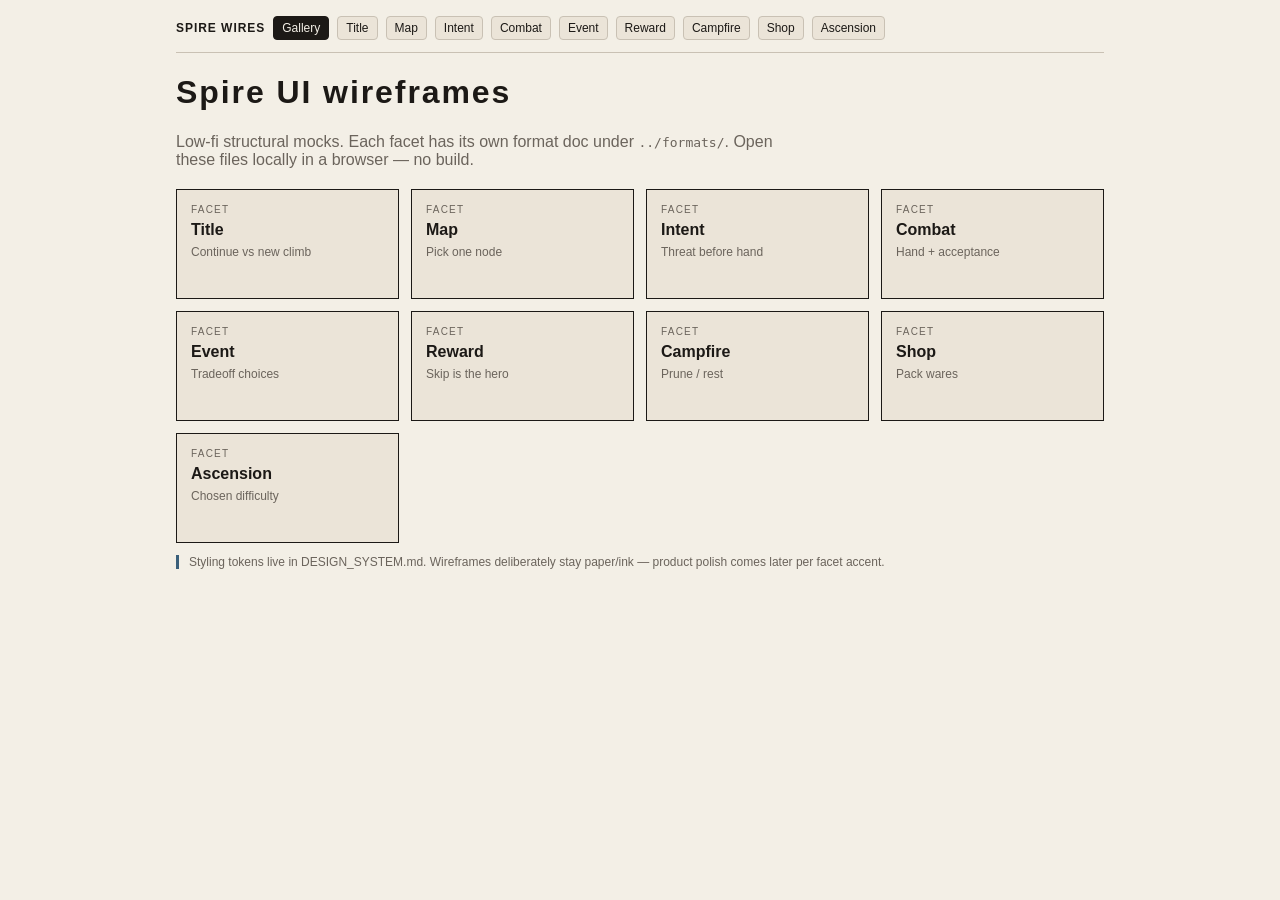
==== design/spire-ai/ui/wireframes/index.html @ cde71b49 "Add Spire UI kit: per-facet formats, design system, wireframes Mirror the work-page idea — shared to" ====
<!DOCTYPE html>
<html lang="en">
<head>
  <meta charset="utf-8" />
  <meta name="viewport" content="width=device-width, initial-scale=1" />
  <title>Spire wireframes</title>
  <link rel="stylesheet" href="wireframe.css" />
</head>
<body>
  <div class="wrap">
    <nav class="nav"><strong>SPIRE WIRES</strong><a href="index.html" aria-current="page">Gallery</a><a href="title.html">Title</a><a href="map.html">Map</a><a href="intent.html">Intent</a><a href="combat.html">Combat</a><a href="event.html">Event</a><a href="reward.html">Reward</a><a href="campfire.html">Campfire</a><a href="shop.html">Shop</a><a href="ascension.html">Ascension</a></nav>
    <h1 style="letter-spacing:0.06em">Spire UI wireframes</h1>
    <p style="color:var(--muted);max-width:40rem">Low-fi structural mocks. Each facet has its own format doc under <code>../formats/</code>. Open these files locally in a browser — no build.</p>
    <div class="gallery" style="margin-top:20px">
      <a href="title.html"><div class="tag">FACET</div><h2>Title</h2><p>Continue vs new climb</p></a>
      <a href="map.html"><div class="tag">FACET</div><h2>Map</h2><p>Pick one node</p></a>
      <a href="intent.html"><div class="tag">FACET</div><h2>Intent</h2><p>Threat before hand</p></a>
      <a href="combat.html"><div class="tag">FACET</div><h2>Combat</h2><p>Hand + acceptance</p></a>
      <a href="event.html"><div class="tag">FACET</div><h2>Event</h2><p>Tradeoff choices</p></a>
      <a href="reward.html"><div class="tag">FACET</div><h2>Reward</h2><p>Skip is the hero</p></a>
      <a href="campfire.html"><div class="tag">FACET</div><h2>Campfire</h2><p>Prune / rest</p></a>
      <a href="shop.html"><div class="tag">FACET</div><h2>Shop</h2><p>Pack wares</p></a>
      <a href="ascension.html"><div class="tag">FACET</div><h2>Ascension</h2><p>Chosen difficulty</p></a>
    </div>
    <p class="note">Styling tokens live in DESIGN_SYSTEM.md. Wireframes deliberately stay paper/ink — product polish comes later per facet accent.</p>
  </div>
</body>
</html>
---- design/spire-ai/ui/wireframes/wireframe.css ----
/* Spire wireframes — low-fi, facet-distinct, no build step */
:root {
  --paper: #f3efe6;
  --ink: #1c1916;
  --muted: #6b645c;
  --line: #c9c1b4;
  --panel: #ebe4d8;
  --danger: #8f2d2d;
  --safe: #2f5d3a;
  --facet: #3a5f7a;
  --radius: 4px;
  font-family: "IBM Plex Sans", "Segoe UI", sans-serif;
}
* { box-sizing: border-box; }
body {
  margin: 0;
  background: var(--paper);
  color: var(--ink);
  min-height: 100vh;
}
a { color: var(--ink); }
.wrap { max-width: 960px; margin: 0 auto; padding: 16px; }
.nav {
  display: flex; flex-wrap: wrap; gap: 8px; align-items: center;
  border-bottom: 1px solid var(--line); padding-bottom: 12px; margin-bottom: 16px;
}
.nav strong { letter-spacing: 0.08em; font-size: 12px; }
.nav a {
  font-size: 12px; text-decoration: none; border: 1px solid var(--line);
  padding: 4px 8px; border-radius: var(--radius); background: var(--panel);
}
.nav a[aria-current="page"] { background: var(--ink); color: var(--paper); border-color: var(--ink); }
.chrome {
  display: flex; flex-wrap: wrap; gap: 12px; align-items: center;
  font-size: 12px; color: var(--muted); margin-bottom: 8px;
}
.chip {
  border: 1px solid var(--line); padding: 2px 8px; border-radius: 999px;
  color: var(--ink); background: var(--panel);
}
.banner {
  border: 1px solid var(--danger); border-left-width: 4px;
  background: #f7e8e4; padding: 8px 12px; margin-bottom: 12px;
  display: flex; justify-content: space-between; gap: 8px; flex-wrap: wrap;
  font-size: 13px;
}
.frame {
  border: 2px solid var(--ink); background: var(--paper);
  min-height: 520px; display: flex; flex-direction: column;
}
.facet-label {
  font-size: 11px; letter-spacing: 0.14em; text-transform: uppercase;
  background: var(--facet); color: var(--paper); padding: 6px 12px;
}
.hero {
  padding: 20px; border-bottom: 1px solid var(--line);
  flex: 1;
}
.hero h1 { margin: 0 0 8px; font-size: 28px; letter-spacing: 0.04em; }
.hero p { margin: 0; color: var(--muted); max-width: 40rem; line-height: 1.45; }
.split { display: grid; grid-template-columns: 1.4fr 1fr; min-height: 200px; }
@media (max-width: 720px) { .split { grid-template-columns: 1fr; } }
.panel {
  padding: 16px; border-bottom: 1px solid var(--line);
  border-right: 1px solid var(--line);
}
.panel:last-child { border-right: none; }
.panel h2 { margin: 0 0 8px; font-size: 14px; letter-spacing: 0.08em; text-transform: uppercase; color: var(--muted); }
.actions {
  padding: 12px 16px; display: flex; flex-wrap: wrap; gap: 8px; align-items: center;
  border-top: 1px solid var(--line); background: var(--panel);
}
.btn {
  appearance: none; border: 2px solid var(--ink); background: var(--ink); color: var(--paper);
  padding: 8px 14px; font: inherit; font-size: 13px; border-radius: var(--radius); cursor: default;
}
.btn.ghost { background: transparent; color: var(--ink); }
.btn.danger { background: transparent; border-color: var(--danger); color: var(--danger); }
.btn.safe { background: var(--safe); border-color: var(--safe); }
.btn.hero-skip { padding: 14px 18px; font-size: 16px; }
.wire {
  border: 1px dashed var(--muted); background: repeating-linear-gradient(
    -45deg, transparent, transparent 6px, rgba(0,0,0,0.03) 6px, rgba(0,0,0,0.03) 12px
  );
  min-height: 48px; display: grid; place-items: center; color: var(--muted); font-size: 12px;
  border-radius: var(--radius);
}
.note {
  margin-top: 12px; font-size: 12px; color: var(--muted);
  border-left: 3px solid var(--facet); padding-left: 10px;
}
.row { display: flex; gap: 8px; flex-wrap: wrap; }
.card {
  width: 140px; min-height: 96px; border: 1px solid var(--ink); padding: 8px;
  background: var(--paper); font-size: 12px;
}
.card .cost {
  float: right; width: 18px; height: 18px; border-radius: 50%;
  border: 1px solid var(--ink); display: grid; place-items: center; font-size: 10px;
}
.card h3 { margin: 0 0 6px; font-size: 13px; }
.node {
  width: 44px; height: 44px; border: 2px solid var(--ink); display: grid; place-items: center;
  font-size: 11px; background: var(--panel); position: relative;
}
.node.circle { border-radius: 50%; }
.node.diamond { transform: rotate(45deg); border-radius: 2px; }
.node.diamond span { transform: rotate(-45deg); }
.node.hex { clip-path: polygon(25% 5%, 75% 5%, 100% 50%, 75% 95%, 25% 95%, 0 50%); }
.node.boss { width: 56px; height: 56px; border-width: 3px; border-radius: 50%; }
.node.camp { border-radius: 8px; }
.path {
  display: flex; align-items: center; gap: 10px; flex-wrap: wrap; padding: 12px 0;
}
.path .link { width: 24px; height: 2px; background: var(--ink); opacity: 0.4; }
.list-item {
  display: flex; justify-content: space-between; gap: 8px;
  border-bottom: 1px solid var(--line); padding: 8px 0; font-size: 13px;
}
.intent {
  border: 2px solid var(--ink); padding: 10px 12px; margin: 12px 0;
  background: var(--panel); font-size: 14px;
}
.acceptance {
  font-family: "IBM Plex Mono", ui-monospace, monospace; font-size: 12px;
  background: #1c1916; color: #f3efe6; padding: 10px 12px; border-radius: var(--radius);
}
.ladder .rung {
  display: flex; gap: 12px; align-items: center; padding: 8px;
  border: 1px solid var(--line); margin-bottom: 6px; background: var(--panel);
}
.ladder .rung.current { border-color: var(--ink); border-width: 2px; background: var(--paper); }
.gallery {
  display: grid; grid-template-columns: repeat(auto-fill, minmax(200px, 1fr)); gap: 12px;
}
.gallery a {
  display: block; border: 1px solid var(--ink); padding: 14px; text-decoration: none;
  background: var(--panel); min-height: 110px;
}
.gallery a:hover { background: var(--paper); }
.gallery .tag { font-size: 10px; letter-spacing: 0.12em; color: var(--muted); }
.gallery h2 { margin: 6px 0; font-size: 16px; }
.gallery p { margin: 0; font-size: 12px; color: var(--muted); }
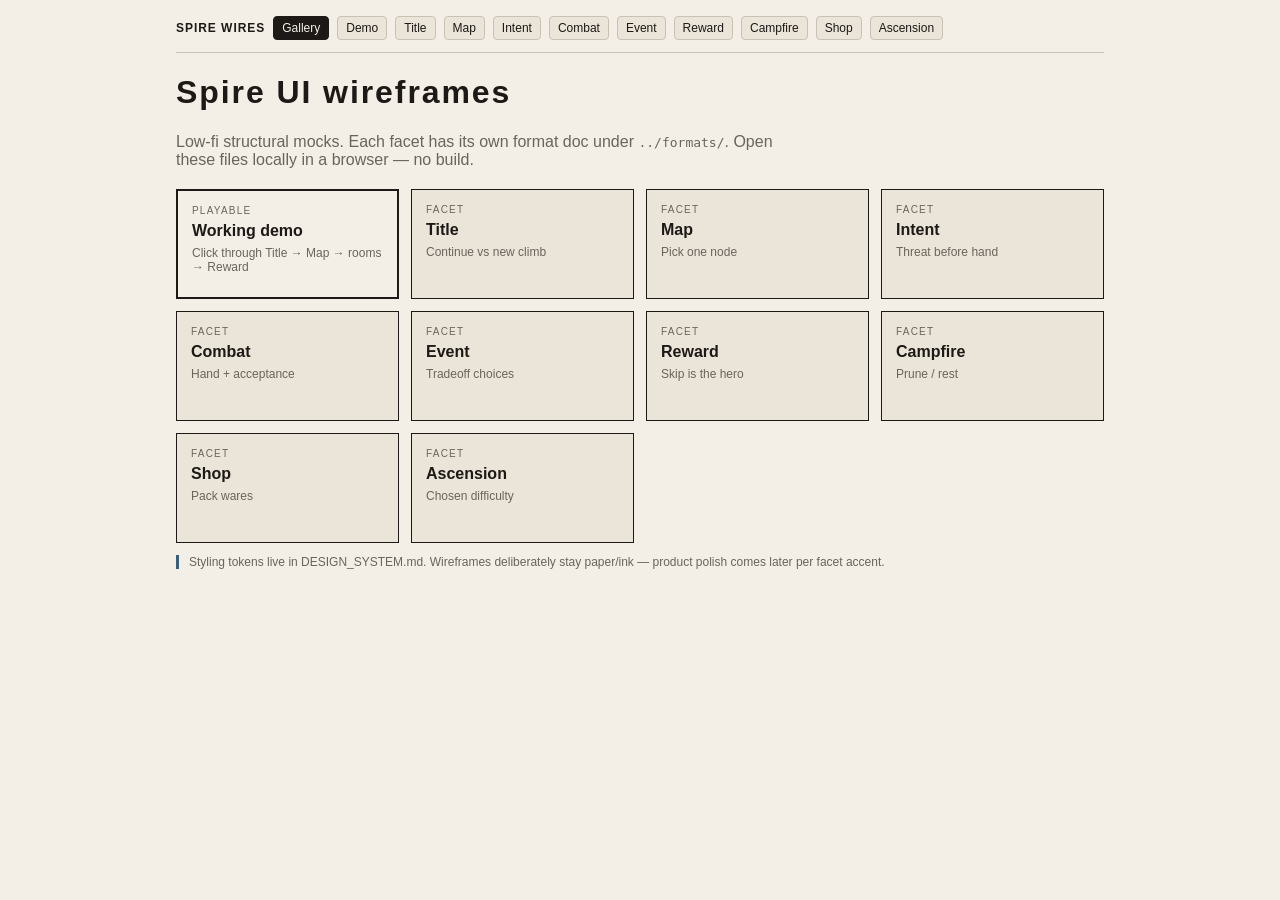
==== commit 5656190b: "Add working click-through wireframe demo for Spire game pages Introduce demo.html as a playable low-" ====
--- a/design/spire-ai/ui/wireframes/index.html
+++ b/design/spire-ai/ui/wireframes/index.html
@@ -8,10 +8,11 @@
 </head>
 <body>
   <div class="wrap">
-    <nav class="nav"><strong>SPIRE WIRES</strong><a href="index.html" aria-current="page">Gallery</a><a href="title.html">Title</a><a href="map.html">Map</a><a href="intent.html">Intent</a><a href="combat.html">Combat</a><a href="event.html">Event</a><a href="reward.html">Reward</a><a href="campfire.html">Campfire</a><a href="shop.html">Shop</a><a href="ascension.html">Ascension</a></nav>
+    <nav class="nav"><strong>SPIRE WIRES</strong><a href="index.html" aria-current="page">Gallery</a><a href="demo.html">Demo</a><a href="title.html">Title</a><a href="map.html">Map</a><a href="intent.html">Intent</a><a href="combat.html">Combat</a><a href="event.html">Event</a><a href="reward.html">Reward</a><a href="campfire.html">Campfire</a><a href="shop.html">Shop</a><a href="ascension.html">Ascension</a></nav>
     <h1 style="letter-spacing:0.06em">Spire UI wireframes</h1>
     <p style="color:var(--muted);max-width:40rem">Low-fi structural mocks. Each facet has its own format doc under <code>../formats/</code>. Open these files locally in a browser — no build.</p>
     <div class="gallery" style="margin-top:20px">
+      <a href="demo.html" style="border-width:2px;background:var(--paper)"><div class="tag">PLAYABLE</div><h2>Working demo</h2><p>Click through Title → Map → rooms → Reward</p></a>
       <a href="title.html"><div class="tag">FACET</div><h2>Title</h2><p>Continue vs new climb</p></a>
       <a href="map.html"><div class="tag">FACET</div><h2>Map</h2><p>Pick one node</p></a>
       <a href="intent.html"><div class="tag">FACET</div><h2>Intent</h2><p>Threat before hand</p></a>
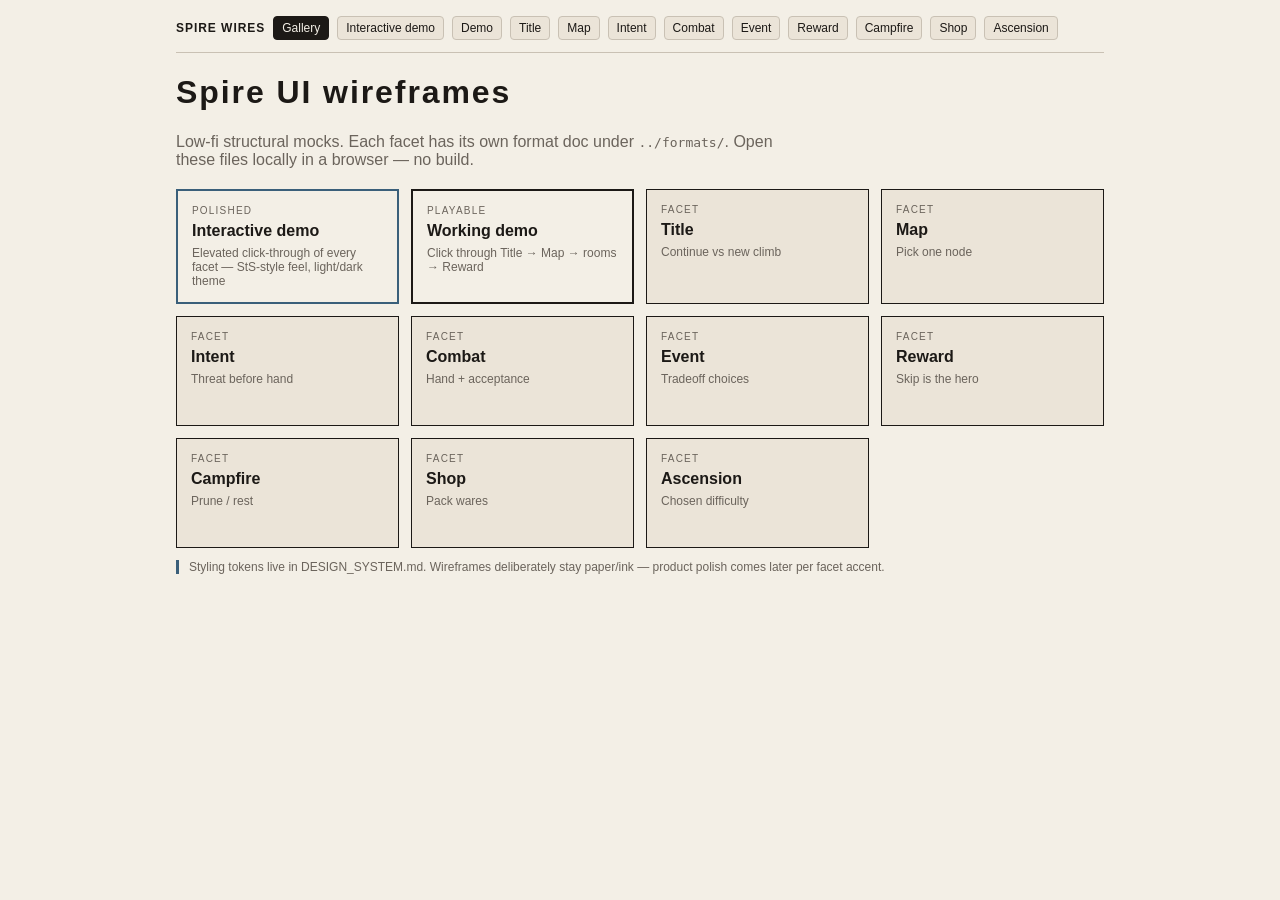
==== commit dce278c0: "Add polished interactive Spire UI demo covering all nine facets Co-authored-by: halpie <hhalperin@us" ====
--- a/design/spire-ai/ui/wireframes/index.html
+++ b/design/spire-ai/ui/wireframes/index.html
@@ -8,10 +8,11 @@
 </head>
 <body>
   <div class="wrap">
-    <nav class="nav"><strong>SPIRE WIRES</strong><a href="index.html" aria-current="page">Gallery</a><a href="demo.html">Demo</a><a href="title.html">Title</a><a href="map.html">Map</a><a href="intent.html">Intent</a><a href="combat.html">Combat</a><a href="event.html">Event</a><a href="reward.html">Reward</a><a href="campfire.html">Campfire</a><a href="shop.html">Shop</a><a href="ascension.html">Ascension</a></nav>
+    <nav class="nav"><strong>SPIRE WIRES</strong><a href="index.html" aria-current="page">Gallery</a><a href="../demo/index.html">Interactive demo</a><a href="demo.html">Demo</a><a href="title.html">Title</a><a href="map.html">Map</a><a href="intent.html">Intent</a><a href="combat.html">Combat</a><a href="event.html">Event</a><a href="reward.html">Reward</a><a href="campfire.html">Campfire</a><a href="shop.html">Shop</a><a href="ascension.html">Ascension</a></nav>
     <h1 style="letter-spacing:0.06em">Spire UI wireframes</h1>
     <p style="color:var(--muted);max-width:40rem">Low-fi structural mocks. Each facet has its own format doc under <code>../formats/</code>. Open these files locally in a browser — no build.</p>
     <div class="gallery" style="margin-top:20px">
+      <a href="../demo/index.html" style="border-width:2px;background:var(--paper);border-color:var(--facet)"><div class="tag">POLISHED</div><h2>Interactive demo</h2><p>Elevated click-through of every facet — StS-style feel, light/dark theme</p></a>
       <a href="demo.html" style="border-width:2px;background:var(--paper)"><div class="tag">PLAYABLE</div><h2>Working demo</h2><p>Click through Title → Map → rooms → Reward</p></a>
       <a href="title.html"><div class="tag">FACET</div><h2>Title</h2><p>Continue vs new climb</p></a>
       <a href="map.html"><div class="tag">FACET</div><h2>Map</h2><p>Pick one node</p></a>
